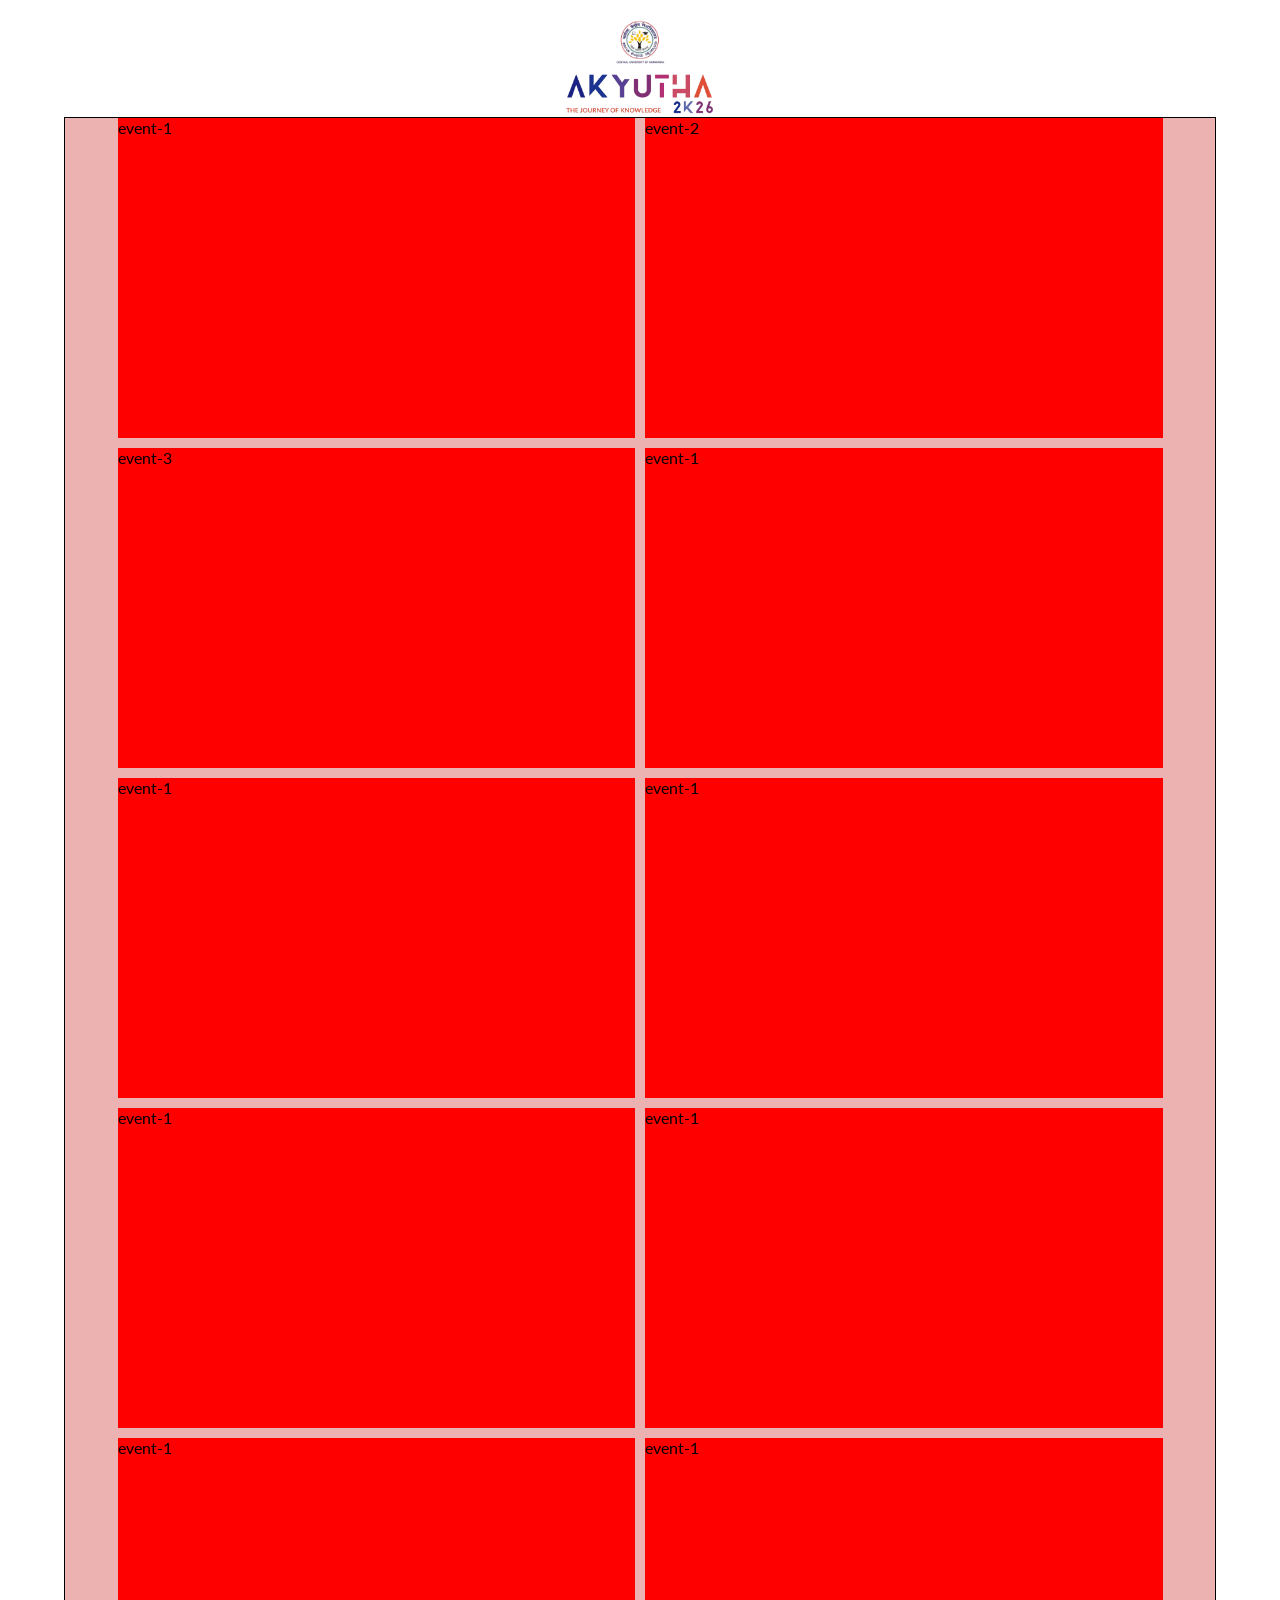
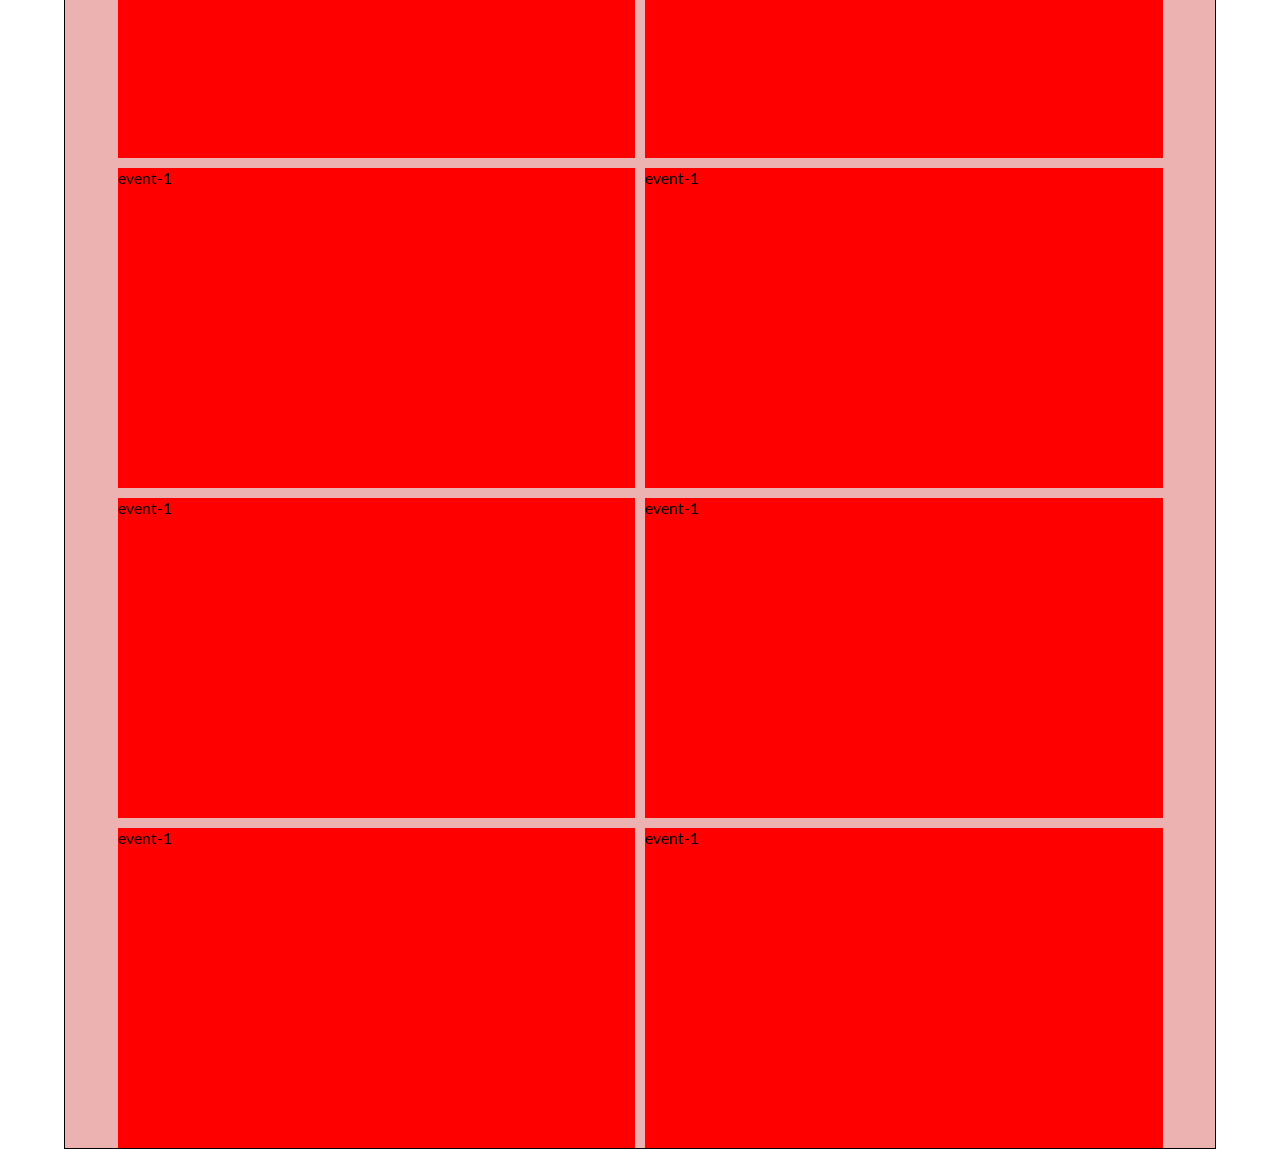
==== index.html @ 2d1a9973 "first" ====
<!DOCTYPE html>
<html lang="en">
<head>
    <meta charset="UTF-8">
    <meta name="viewport" content="width=device-width, initial-scale=1.0">
    <title>AKYUTHA 2K26 | THE JOURNEY OF KNOWLEDGE</title>
    <link rel="stylesheet" href="style/main.css">
</head>
<body>
    <div class="main">

        <div class="logo">
            <img src="media/cuk_logo.png" width="50px" alt="cuk">
            <img src="media/Logo.png" width="150px" alt="AKYUTHA">
        </div>
    </div>
    <div class="events">
        <div class="event event-1">event-1</div>
        <div class="event event-2">event-2</div>
        <div class="event event-3">event-3</div>
        <div class="event event-4">event-1</div>
        <div class="event event-5">event-1</div>
        <div class="event event-6">event-1</div>
        <div class="event event-7">event-1</div>
        <div class="event event-8">event-1</div>
        <div class="event event-9">event-1</div>
        <div class="event event-10">event-1</div>
        <div class="event event-11">event-1</div>
        <div class="event event-12">event-1</div>
        <div class="event event-13">event-1</div>
        <div class="event event-14">event-1</div>
        <div class="event event-15">event-1</div>
        <div class="event event-16">event-1</div>
    </div>
</body>
</html>
---- style/main.css ----
@import url('https://fonts.googleapis.com/css2?family=Lato:ital,wght@0,100;0,300;0,400;0,700;0,900;1,100;1,300;1,400;1,700;1,900&display=swap');

*{
    margin: 0;
    padding: 0;
    box-sizing: border-box;
    font-family: "Lato", sans-serif;
}

body{
    width: 100%;
    display: flex;
    justify-content: center;
    align-items: center;
    flex-direction: column;
}

.main{
    width: 100%;
    height: 100%;
    padding-top: 20px;
    & .logo{
        display: flex;
        justify-content: center;
        align-items: center;
        flex-direction: column;
        gap: 5px;
    }

}

.events{
    width: 90%;
    /* height: 100vh; */

    display: flex;
    justify-content: center;
    align-items: center;
    gap:10px;
    flex-wrap: wrap;
    background-color: rgb(236, 178, 178);
    border: 1px solid black;

    & .event{
        width: 45%;
        height: 20rem;
        background-color: red;
    }

}
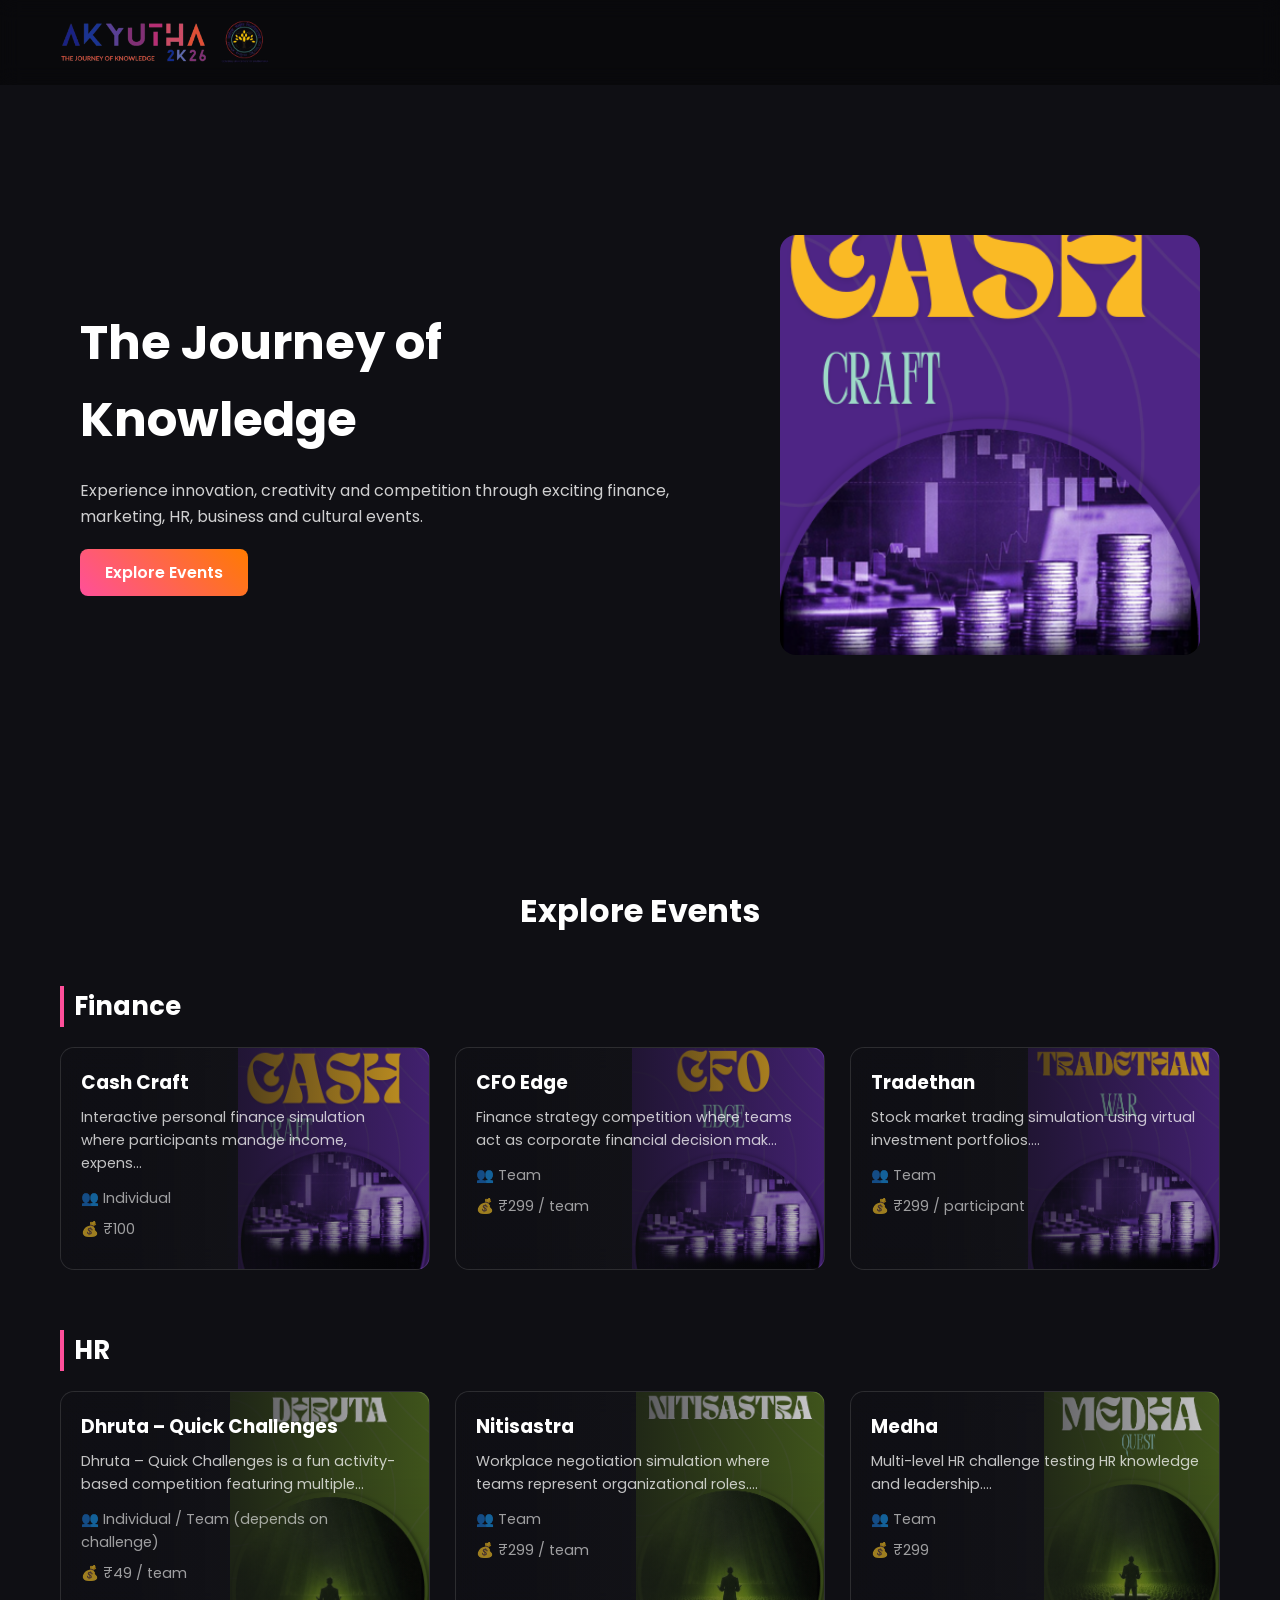
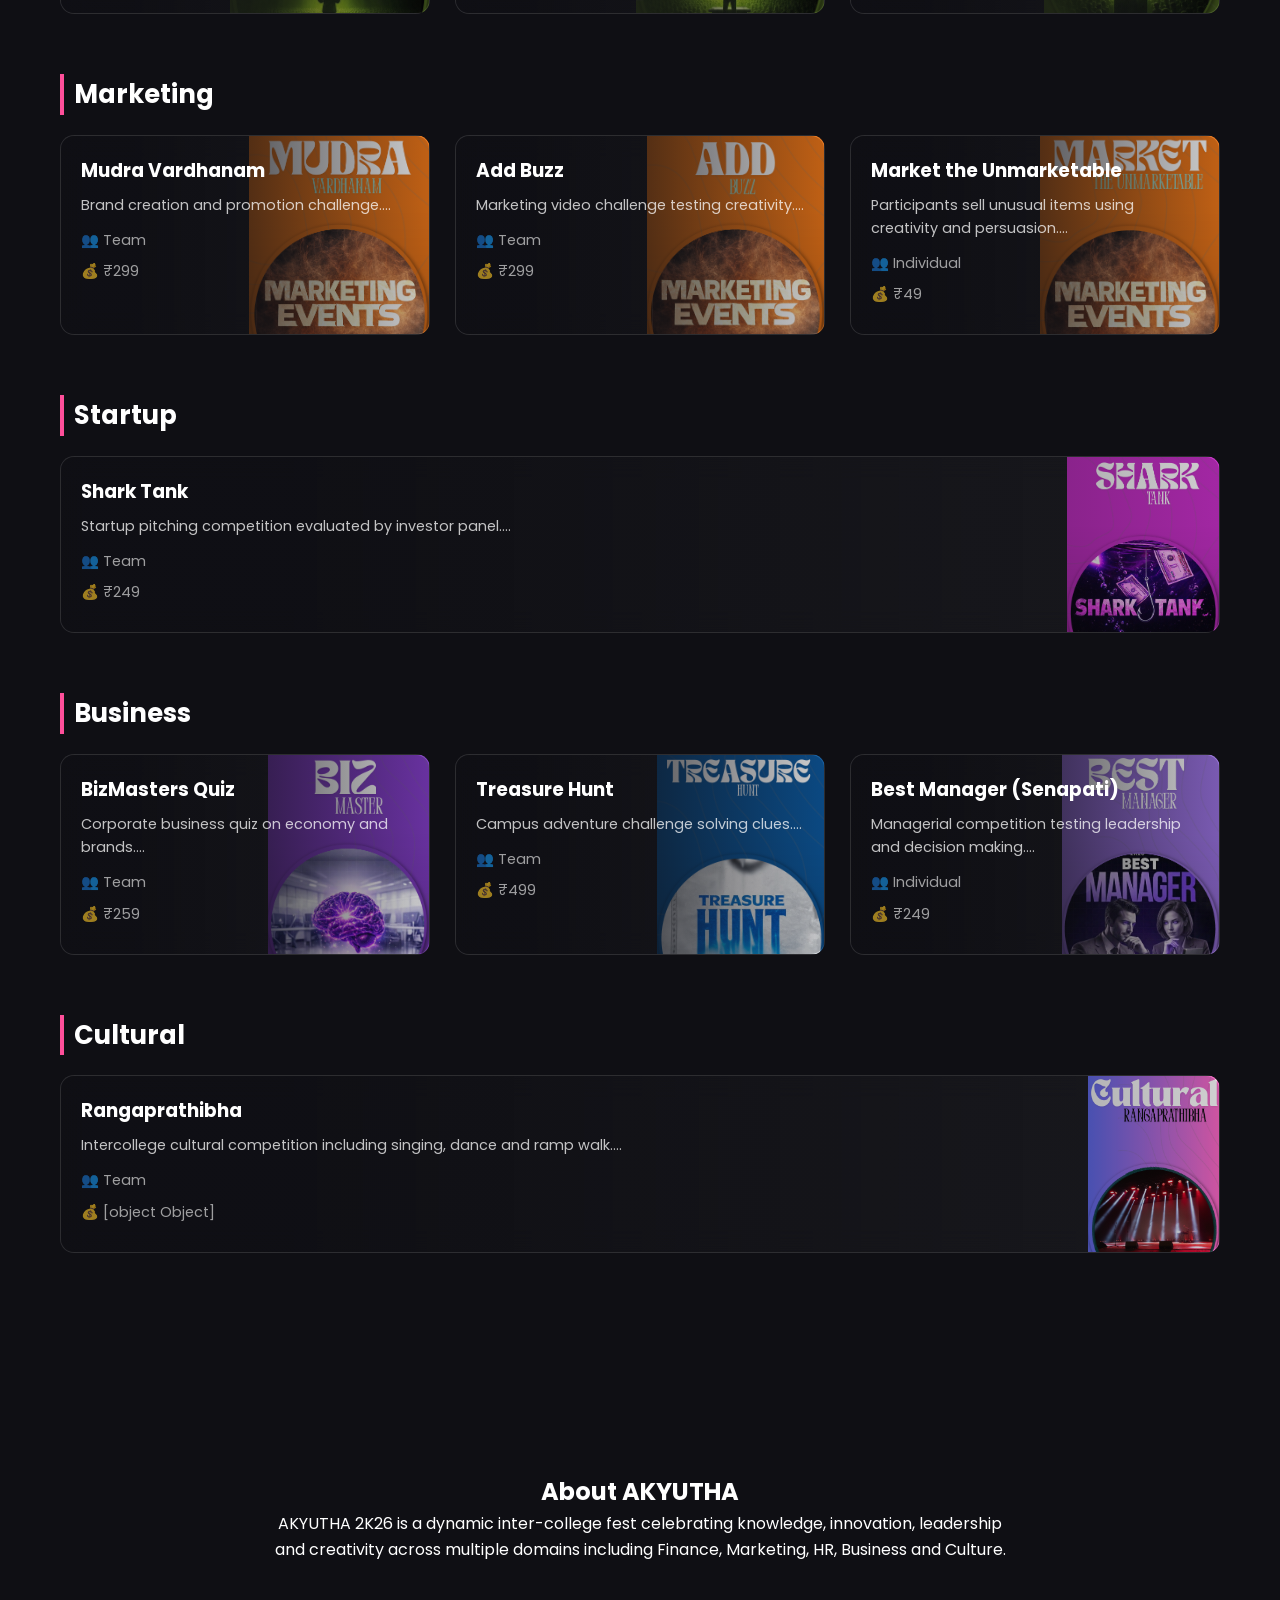
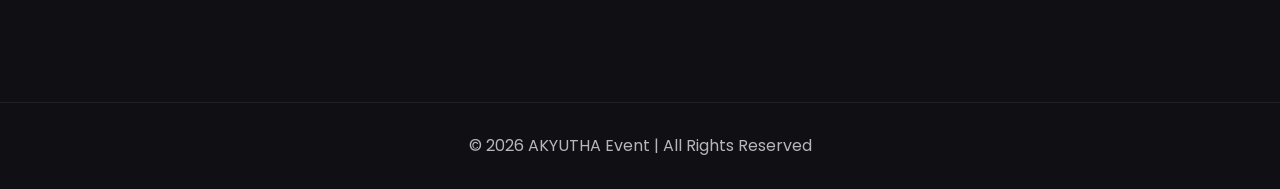
==== commit 0e0abb3e: "v1.2" ====
--- a/index.html
+++ b/index.html
@@ -1,36 +1,83 @@
 <!DOCTYPE html>
+
 <html lang="en">
+
 <head>
+
     <meta charset="UTF-8">
     <meta name="viewport" content="width=device-width, initial-scale=1.0">
+
     <title>AKYUTHA 2K26 | THE JOURNEY OF KNOWLEDGE</title>
-    <link rel="stylesheet" href="style/main.css">
+
+    <link rel="stylesheet" href="css/style.css">
+
+    <link href="https://fonts.googleapis.com/css2?family=Poppins:wght@300;400;500;600;700&display=swap"
+        rel="stylesheet">
+
 </head>
+
 <body>
-    <div class="main">
 
-        <div class="logo">
-            <img src="media/cuk_logo.png" width="50px" alt="cuk">
-            <img src="media/Logo.png" width="150px" alt="AKYUTHA">
+    <header class="navbar">
+
+        <div class="logo-area">
+            <img src="media/logos/fest-logo.png" alt="logo">
+            <img src="media/logos/university-logo.png" alt="logo">
         </div>
-    </div>
-    <div class="events">
-        <div class="event event-1">event-1</div>
-        <div class="event event-2">event-2</div>
-        <div class="event event-3">event-3</div>
-        <div class="event event-4">event-1</div>
-        <div class="event event-5">event-1</div>
-        <div class="event event-6">event-1</div>
-        <div class="event event-7">event-1</div>
-        <div class="event event-8">event-1</div>
-        <div class="event event-9">event-1</div>
-        <div class="event event-10">event-1</div>
-        <div class="event event-11">event-1</div>
-        <div class="event event-12">event-1</div>
-        <div class="event event-13">event-1</div>
-        <div class="event event-14">event-1</div>
-        <div class="event event-15">event-1</div>
-        <div class="event event-16">event-1</div>
-    </div>
+
+     
+
+    </header>
+
+    <section class="hero">
+
+        <div class="hero-content">
+
+            <h1>The Journey of Knowledge</h1>
+
+            <p>
+                Experience innovation, creativity and competition through exciting
+                finance, marketing, HR, business and cultural events.
+            </p>
+
+            <a href="#events" class="cta-btn">Explore Events</a>
+
+        </div>
+        <div class="hero-graphic">
+            <img id="hero-img1" class="hero-img active">
+            <img id="hero-img2" class="hero-img">
+        </div>
+
+    </section>
+
+    <section id="events" class="events-section">
+
+        <h2 class="section-title">Explore Events</h2>
+
+        <div id="events-container"></div>
+
+    </section>
+
+    <section id="about" class="about">
+
+        <h2>About AKYUTHA</h2>
+
+        <p>
+            AKYUTHA 2K26 is a dynamic inter-college fest celebrating knowledge,
+            innovation, leadership and creativity across multiple domains
+            including Finance, Marketing, HR, Business and Culture.
+        </p>
+
+    </section>
+
+    <footer class="footer">
+
+        <p>© 2026 AKYUTHA Event | All Rights Reserved</p>
+
+    </footer>
+
+    <script src="js/script.js"></script>
+
 </body>
+
 </html>
--- a/css/style.css
+++ b/css/style.css
@@ -0,0 +1,378 @@
+* {
+  margin: 0;
+  padding: 0;
+  box-sizing: border-box;
+  font-family: 'Poppins', sans-serif;
+}
+
+body {
+  background: #0f0f14;
+  color: white;
+  line-height: 1.6;
+}
+
+/* NAVBAR */
+
+.navbar {
+  display: flex;
+  justify-content: space-between;
+  align-items: center;
+  padding: 20px 60px;
+  background: rgba(0, 0, 0, 0.4);
+  backdrop-filter: blur(10px);
+  position: sticky;
+  top: 0;
+  z-index: 100;
+}
+
+.logo-area {
+  display: flex;
+  align-items: center;
+  gap: 12px;
+}
+
+.logo-area img {
+  height: 45px;
+}
+
+.navbar nav a {
+  margin-left: 25px;
+  text-decoration: none;
+  color: white;
+  font-weight: 500;
+  transition: 0.3s;
+}
+
+.navbar nav a:hover {
+  color: #ff4f9a;
+}
+
+/* HERO SECTION */
+
+.hero {
+  display: flex;
+  align-items: center;
+  justify-content: space-between;
+  padding: 100px 80px;
+  min-height: 80vh;
+}
+
+.hero-content {
+  max-width: 600px;
+}
+
+.hero-content h1 {
+  font-size: 3rem;
+  margin-bottom: 20px;
+}
+
+.hero-content p {
+  opacity: 0.8;
+  margin-bottom: 30px;
+}
+
+.hero-graphic{
+  position:relative;
+  width:420px;
+  height:420px;
+  overflow:hidden;
+  border-radius:16px;
+}
+
+.hero-img{
+  position:absolute;
+  width:100%;
+  height:100%;
+  object-fit:cover;
+  border-radius:16px;
+
+  opacity:0;
+  transition:opacity 1s ease-in-out, transform 6s ease;
+}
+
+.hero-img.active{
+  opacity:1;
+  transform:scale(1.05);
+}
+
+.cta-btn {
+  background: linear-gradient(45deg, #ff4f9a, #ff7b00);
+  padding: 12px 25px;
+  border-radius: 8px;
+  text-decoration: none;
+  color: white;
+  font-weight: 600;
+}
+
+.hero-graphic img {
+  width: 420px;
+}
+
+/* EVENTS SECTION */
+
+.events-section {
+  padding: 80px 60px;
+}
+
+.section-title {
+  font-size: 2rem;
+  margin-bottom: 50px;
+  text-align: center;
+}
+
+.category-section {
+  margin-bottom: 60px;
+}
+
+.category-title {
+  font-size: 1.6rem;
+  margin-bottom: 20px;
+  border-left: 4px solid #ff4f9a;
+  padding-left: 10px;
+}
+
+.events-grid {
+  display: grid;
+  grid-template-columns: repeat(auto-fit, minmax(240px, 1fr));
+  gap: 25px;
+}
+
+/* EVENT CARD */
+
+.event-card {
+  position: relative;
+
+  background: rgba(255, 255, 255, 0.05);
+  backdrop-filter: blur(12px);
+
+  border-radius: 14px;
+  padding: 20px;
+
+  border: 1px solid rgba(255, 255, 255, 0.08);
+
+  cursor: pointer;
+  transition: 0.35s;
+
+  overflow: hidden;
+
+  /* background image settings */
+
+  background-repeat: no-repeat;
+  background-position: right top;
+  background-size: contain;
+}
+
+/* dark gradient overlay so text stays readable */
+
+.event-card::before {
+  content: "";
+  position: absolute;
+  inset: 0;
+
+  background: linear-gradient(
+    to right,
+    rgba(15, 15, 20, 0.95) 20%,
+    rgba(15, 15, 20, 0.7) 50%,
+    rgba(15, 15, 20, 0.2) 100%
+  );
+
+  z-index: 1;
+}
+
+/* keep text above overlay */
+
+.event-card h3,
+.event-card p,
+.event-card .event-meta {
+  position: relative;
+  z-index: 2;
+}
+
+.event-card:hover {
+  transform: translateY(-8px);
+  box-shadow: 0 10px 25px rgba(0, 0, 0, 0.6);
+}
+
+.event-card h3 {
+  margin-bottom: 8px;
+}
+
+.event-card p {
+  font-size: 0.9rem;
+  opacity: 0.75;
+}
+
+.event-meta {
+  margin-top: 12px;
+  font-size: 0.85rem;
+  opacity: 0.8;
+}
+/* EVENT PAGE */
+
+.event-container {
+  display: flex;
+  gap: 60px;
+  padding: 80px;
+  align-items: flex-start;
+  flex-wrap: wrap;
+}
+
+/* LEFT IMAGE */
+
+.event-left {
+  flex: 1;
+  min-width: 280px;
+}
+
+.event-left img {
+  width: 100%;
+  max-width: 420px;
+
+  border-radius: 16px;
+
+  object-fit: cover;
+
+  box-shadow: 0 10px 30px rgba(0,0,0,0.5);
+}
+
+/* RIGHT CONTENT */
+
+.event-right {
+  flex: 2;
+  max-width: 700px;
+}
+
+.event-right h1 {
+  margin-bottom: 20px;
+  font-size: 2.2rem;
+}
+
+.event-meta p {
+  margin-bottom: 8px;
+}
+
+/* SECTIONS */
+
+.event-section {
+  margin-top: 25px;
+}
+
+.event-section h3 {
+  margin-bottom: 10px;
+  color: #ff4f9a;
+}
+
+.event-section ul {
+  padding-left: 20px;
+}
+
+/* REGISTER */
+
+.event-actions{
+  margin-top:30px;
+  display:flex;
+  gap:15px;
+  flex-wrap:wrap;
+}
+
+.action-btn{
+  padding:12px 22px;
+  border-radius:8px;
+  text-decoration:none;
+  font-weight:600;
+  transition:0.25s;
+}
+
+.register-btn{
+  background:#ff4f9a;
+  color:white;
+}
+
+.pay-btn{
+  background:#00c853;
+  color:white;
+}
+
+.action-btn:hover{
+  transform:translateY(-2px);
+  opacity:0.9;
+}
+
+#spot-note{
+  margin-top:10px;
+  color:#ffc107;
+  font-weight:500;
+}
+
+/* BACK BUTTON */
+
+.back-btn {
+  display: inline-block;
+  margin-top: 30px;
+  text-decoration: none;
+  color: white;
+  padding: 10px 18px;
+  background: #ff4f9a;
+  border-radius: 6px;
+  transition: 0.3s;
+}
+
+.back-btn:hover {
+  background: #ff2a83;
+}
+
+/* MOBILE RESPONSIVE */
+
+@media (max-width: 900px) {
+
+  .event-container {
+    flex-direction: column;
+    padding: 40px 20px;
+  }
+
+  .event-left img {
+    max-width: 100%;
+  }
+
+}
+/* ABOUT */
+
+.about {
+  padding: 80px;
+  text-align: center;
+  max-width: 900px;
+  margin: auto;
+}
+
+/* FOOTER */
+
+.footer {
+  padding: 30px;
+  text-align: center;
+  opacity: 0.7;
+  margin-top: 60px;
+  border-top: 1px solid rgba(255, 255, 255, 0.1);
+}
+
+/* RESPONSIVE */
+
+@media (max-width: 900px) {
+  .hero {
+    flex-direction: column;
+    text-align: center;
+    gap: 40px;
+  }
+
+  .hero-graphic img {
+    width: 280px;
+  }
+
+  .event-container {
+    flex-direction: column;
+    padding: 40px;
+  }
+
+  .navbar {
+    padding: 20px;
+  }
+}
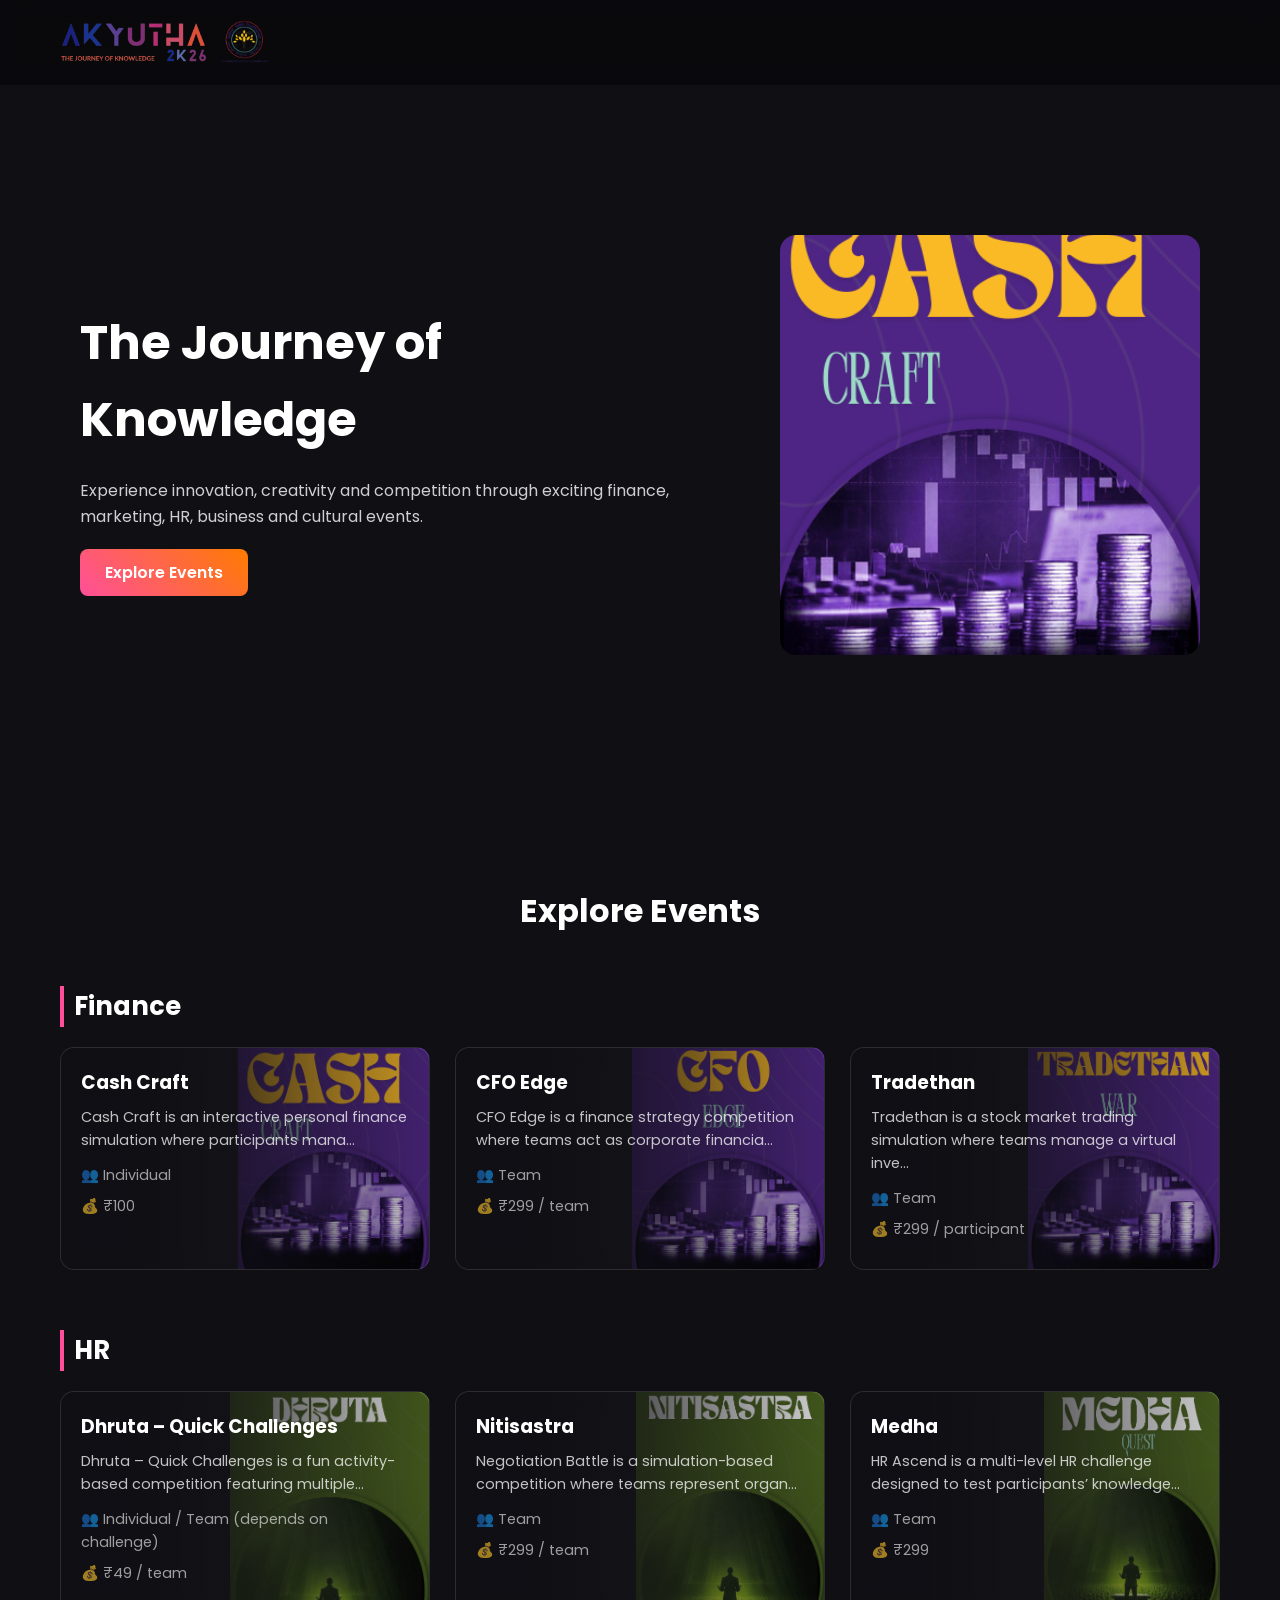
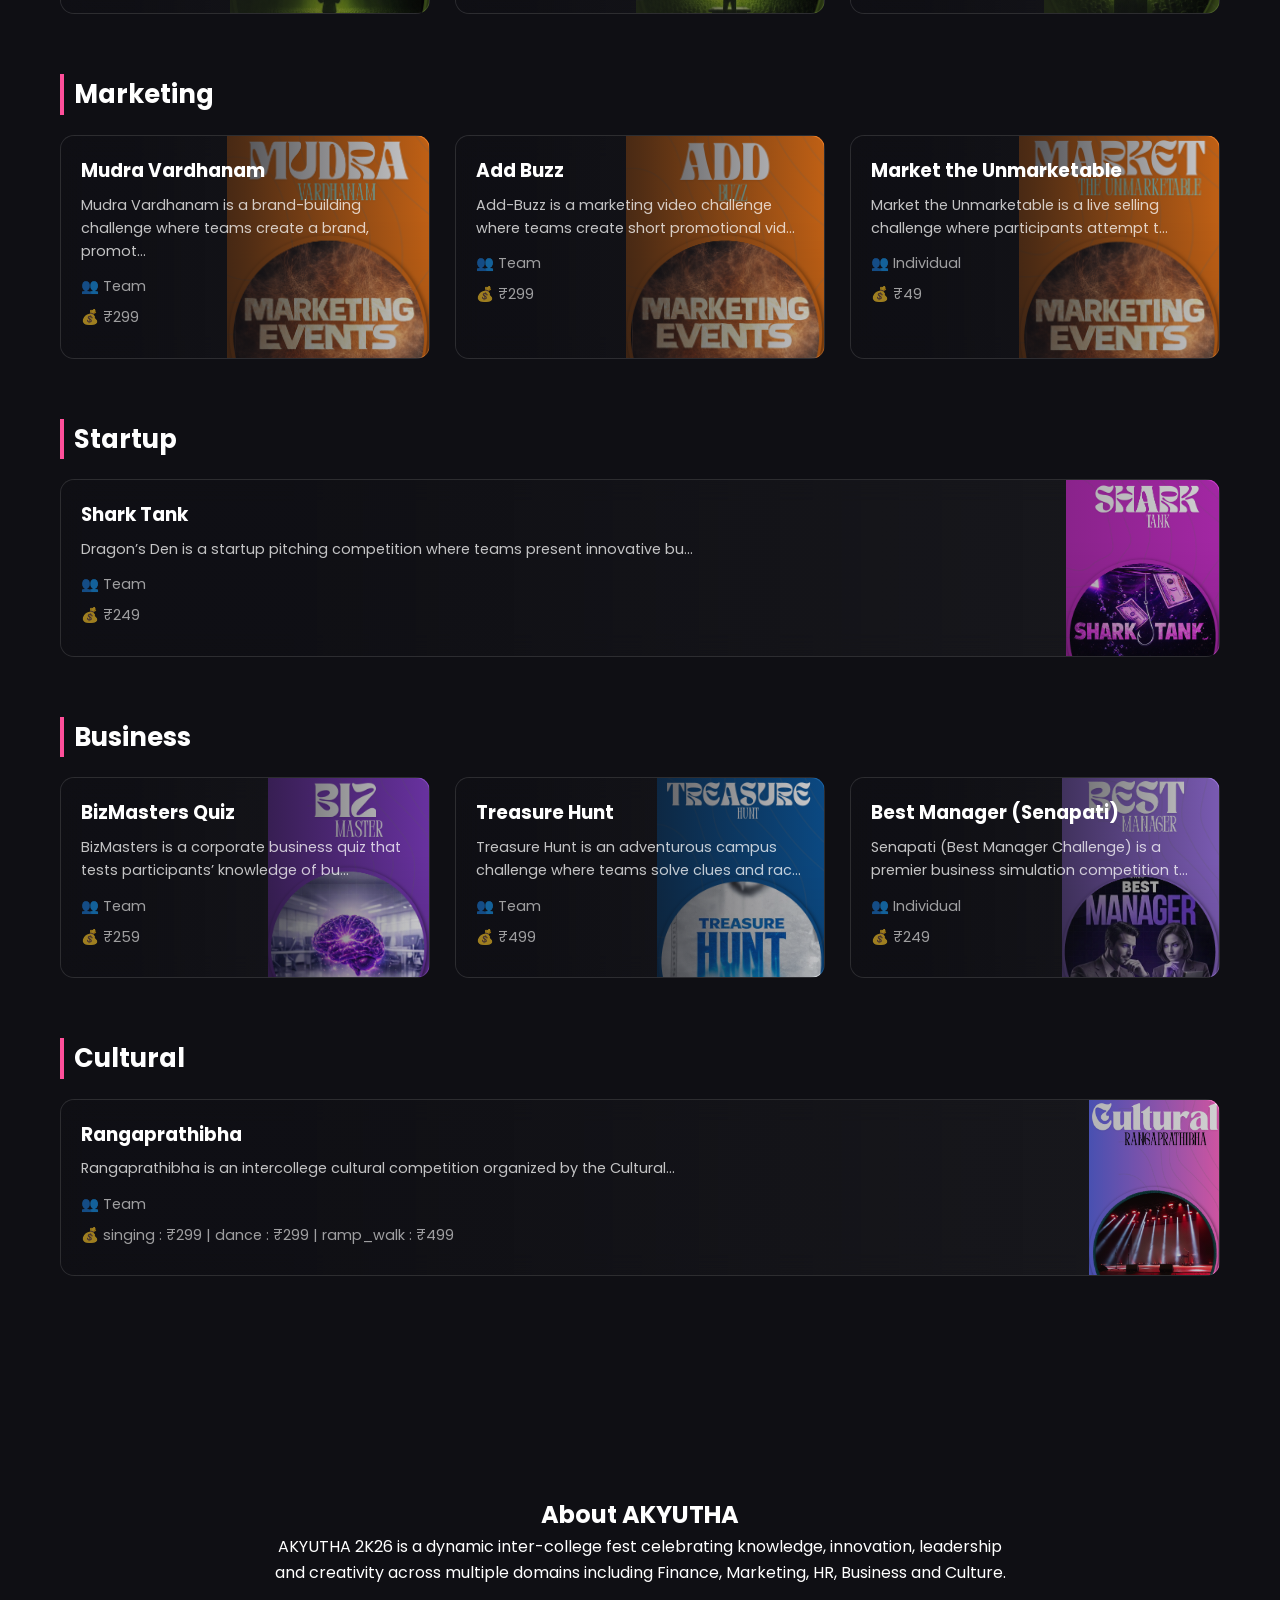
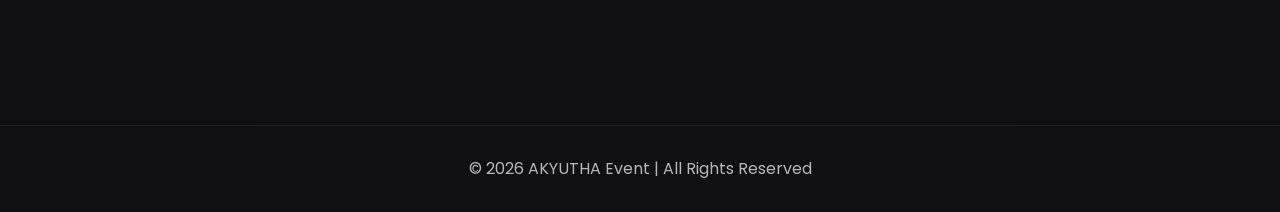
==== commit 4959c1c1: "paymentTest" ====
--- a/index.html
+++ b/index.html
@@ -6,13 +6,13 @@
 
     <meta charset="UTF-8">
     <meta name="viewport" content="width=device-width, initial-scale=1.0">
-
+    <link rel="icon" type="image/png" sizes="32x32" href="assets/media/logo.png">
+    <link rel="icon" type="image/png" sizes="16x16" href="assets/media/logo.png">
     <title>AKYUTHA 2K26 | THE JOURNEY OF KNOWLEDGE</title>
 
     <link rel="stylesheet" href="css/style.css">
 
-    <link href="https://fonts.googleapis.com/css2?family=Poppins:wght@300;400;500;600;700&display=swap"
-        rel="stylesheet">
+    <link href="https://fonts.googleapis.com/css2?family=Poppins:wght@300;400;500;600;700&display=swap" rel="stylesheet">
 
 </head>
 
@@ -24,8 +24,6 @@
             <img src="media/logos/fest-logo.png" alt="logo">
             <img src="media/logos/university-logo.png" alt="logo">
         </div>
-
-     
 
     </header>
 
--- a/css/style.css
+++ b/css/style.css
@@ -357,14 +357,24 @@
 /* RESPONSIVE */
 
 @media (max-width: 900px) {
+
   .hero {
     flex-direction: column;
     text-align: center;
     gap: 40px;
+    align-items: center;   /* center everything */
+  }
+
+  .hero-graphic{
+    display:flex;
+    justify-content:center; /* center image horizontally */
+    width:100%;
   }
 
   .hero-graphic img {
-    width: 280px;
+    width:280px;
+    margin:auto;           /* ensure center alignment */
+    display:block;
   }
 
   .event-container {
@@ -375,4 +385,5 @@
   .navbar {
     padding: 20px;
   }
-}
+
+}
